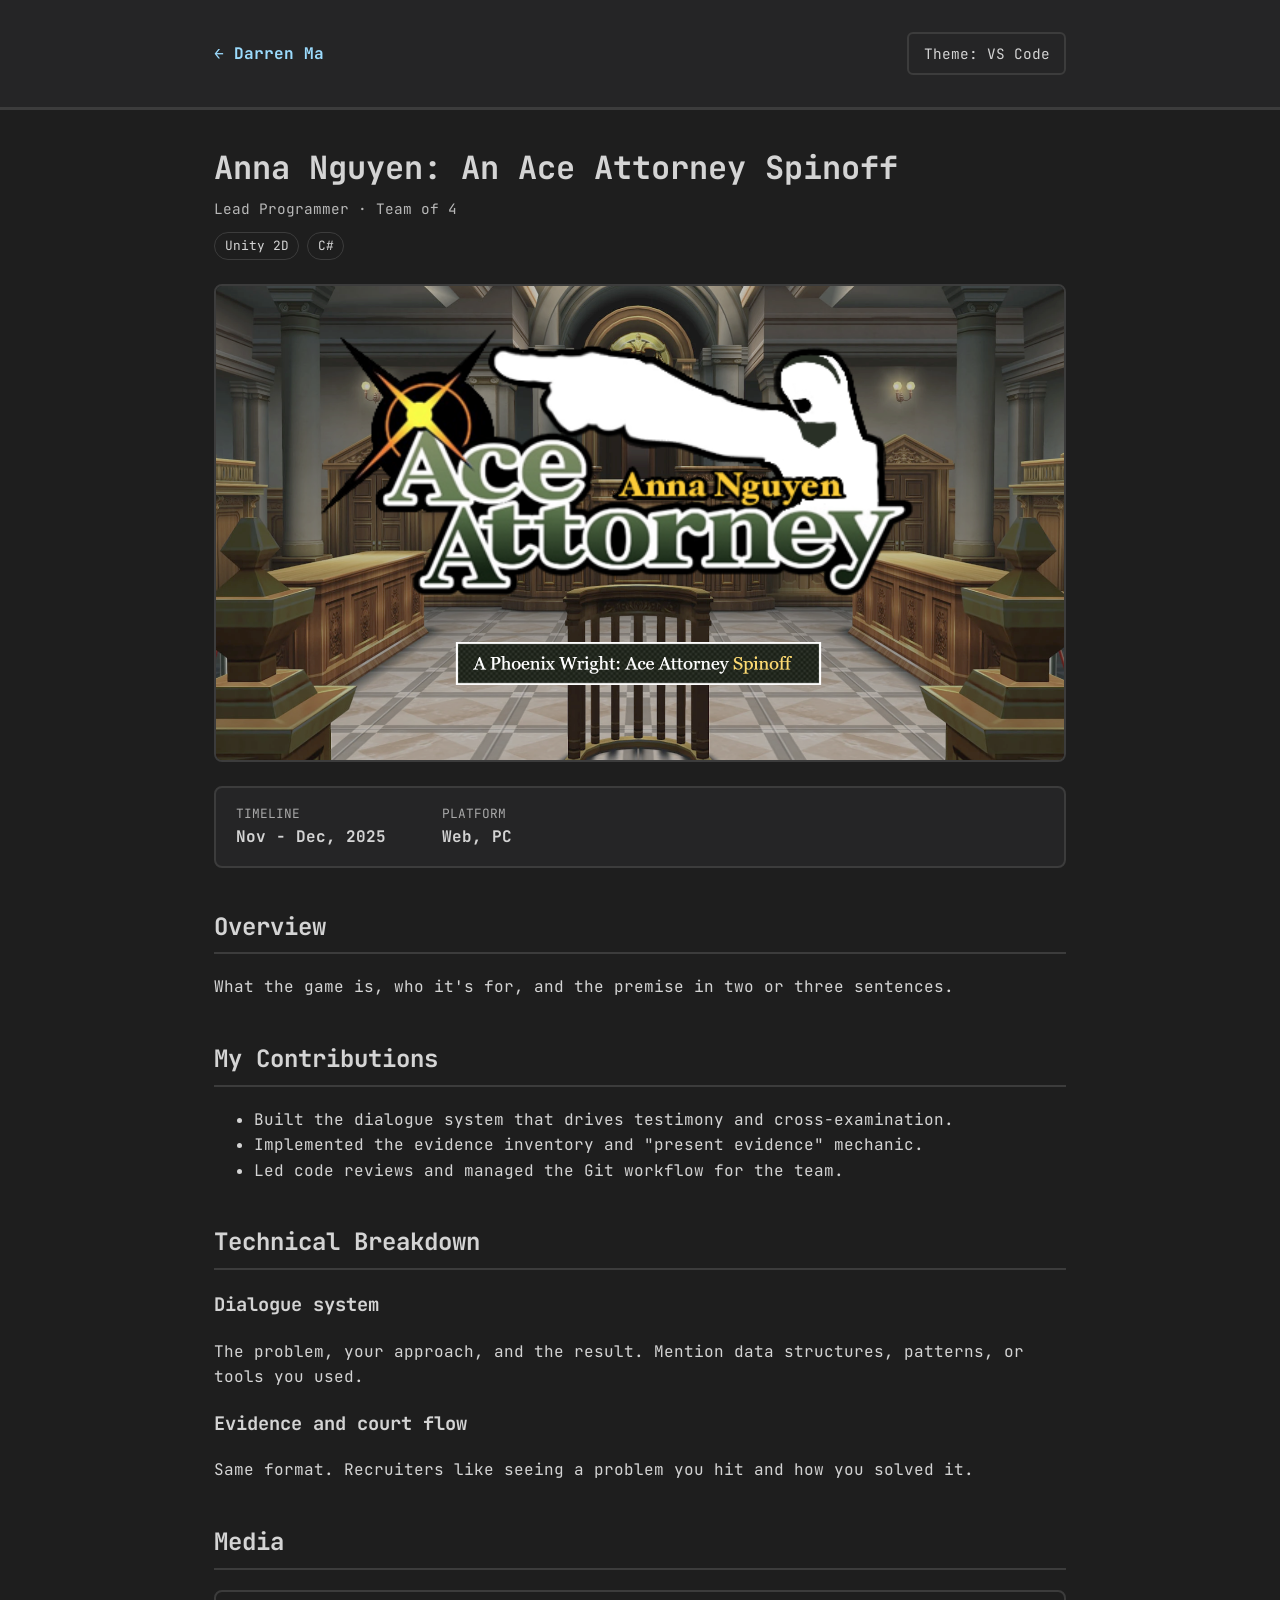
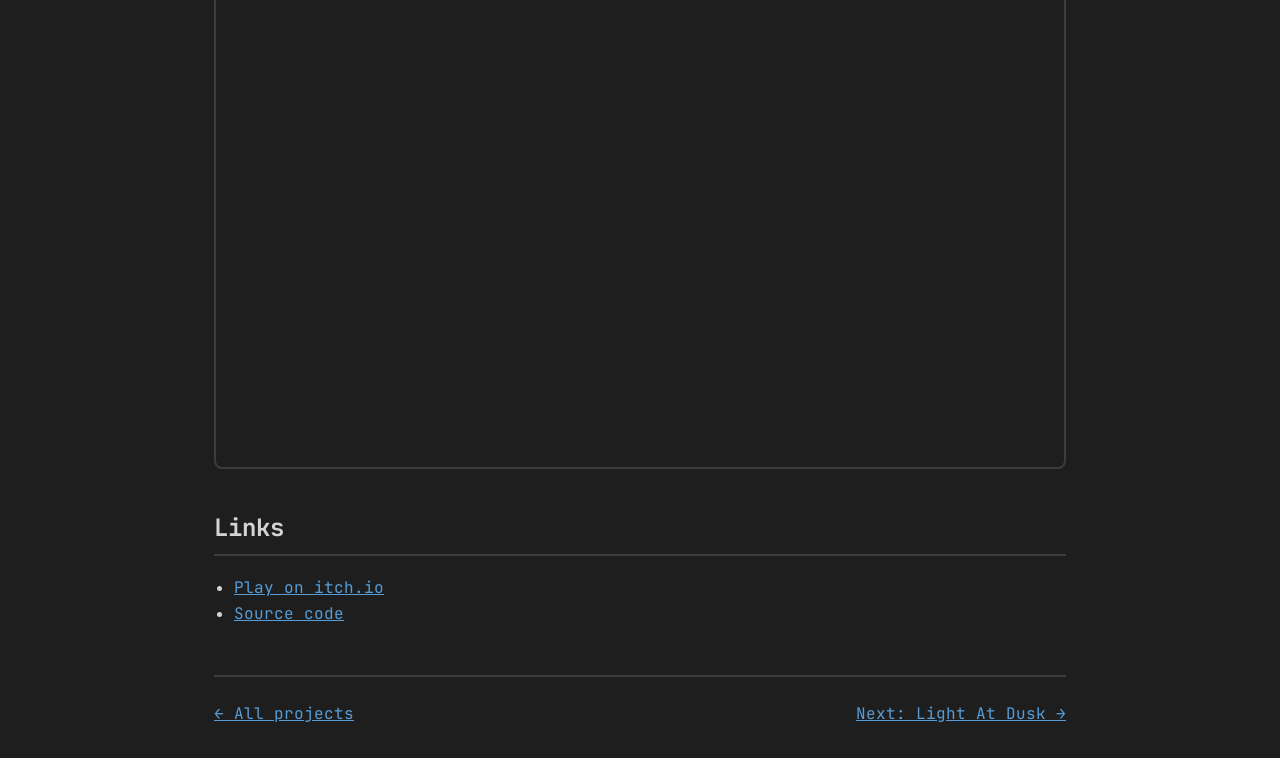
==== projects/anna-nguyen.html @ f2fd5d22 "Initial Page for Anna Nguyen" ====
<!DOCTYPE html>
<html lang="en">
<head>
	<meta charset="UTF-8">
	<meta name="viewport" content="width=device-width, initial-scale=1">
	<title>Anna Nguyen: An Ace Attorney Spinoff | Darren Ma</title>
	<meta name="description" content="Lead programmer on a fan-made Ace Attorney spinoff built in Unity 2D.">

	<!-- Same Google Fonts links as index.html -->
	<link rel="preconnect" href="https://fonts.googleapis.com">
	<link rel="preconnect" href="https://fonts.gstatic.com" crossorigin>
	<link href="https://fonts.googleapis.com/css2?family=JetBrains+Mono:wght@400;700&display=swap" rel="stylesheet">

	<link rel="stylesheet" href="../css/style.css">
	<script>
		try {
		var saved = localStorage.getItem("theme");
		if (saved) document.documentElement.setAttribute("data-theme", saved);
		} catch (e) {}
	</script>
</head>

<body>
	<header class="site-header">
		<div class="header-inner">
		<a href="../index.html" class="back-home">← Darren Ma</a>
		<button class="theme-toggle" id="theme-toggle" type="button">Theme</button>
		</div>
	</header>

	<main class="project-page">

		<!-- Title block -->
		<h1>Anna Nguyen: An Ace Attorney Spinoff</h1>
		<p class="project-role">Lead Programmer · Team of 4</p>
		<ul class="project-tags">
			<li>Unity 2D</li>
			<li>C#</li>
		</ul>

		<!-- Hero image -->
		<img class="project-hero" src="../images/Project_Banner_AceAttorneyClone.png"
			alt="Gameplay screenshot of the Ace Attorney spinoff"
			width="1280" height="720">

		<!-- Quick facts -->
		<dl class="project-facts">
			<div>
				<dt>Timeline</dt>
				<dd>Nov - Dec, 2025</dd>
			</div>
			<div>
				<dt>Platform</dt>
				<dd>Web, PC</dd>
			</div>
		</dl>

		<section>
		<h2>Overview</h2>
		<p>What the game is, who it's for, and the premise in two or three sentences.</p>
		</section>

		<section>
		<h2>My Contributions</h2>
		<ul>
			<li>Built the dialogue system that drives testimony and cross-examination.</li>
			<li>Implemented the evidence inventory and "present evidence" mechanic.</li>
			<li>Led code reviews and managed the Git workflow for the team.</li>
		</ul>
		</section>

		<section>
		<h2>Technical Breakdown</h2>
		<h3>Dialogue system</h3>
		<p>The problem, your approach, and the result. Mention data structures, patterns, or tools you used.</p>

		<h3>Evidence and court flow</h3>
		<p>Same format. Recruiters like seeing a problem you hit and how you solved it.</p>
		</section>

		<section>
		<h2>Media</h2>
		<div class="video-embed">
			<iframe src="https://www.youtube.com/embed/VIDEO_ID"
					title="Gameplay trailer for the Ace Attorney spinoff"
					loading="lazy" allowfullscreen></iframe>
		</div>
		</section>

		<section>
		<h2>Links</h2>
		<ul class="project-links">
			<li><a href="https://darrenma16.itch.io/" target="_blank" rel="noopener">Play on itch.io</a></li>
			<li><a href="https://github.com/darrenma16/REPO-NAME" target="_blank" rel="noopener">Source code</a></li>
		</ul>
		</section>

		<!-- Navigation between projects -->
		<nav class="project-nav" aria-label="Project navigation">
		<a href="../index.html#projects">← All projects</a>
		<a href="light-at-dusk.html">Next: Light At Dusk →</a>
		</nav>

	</main>

	<script src="../js/theme.js"></script>
</body>

</html>
---- css/style.css ----
/* Default Colour Theme */
:root {
  --bg: #1e1e1e;
  --surface: #252526;
  --text: #d4d4d4;
  --accent: #569cd6;
  --accent-text: #9cdcfe;
  --accent-hover: #9cdcfe;
  --border: #3c3c3c;

  --font-mono: "JetBrains Mono", Consolas, Menlo, monospace;
}

/* Terminal Colour Theme */
:root[data-theme="terminal"] {
  --bg: #0c0c0c;
  --surface: #141414;
  --text: #d0ffd0;
  --accent: #33ff33;
  --accent-text: #33ff33;
  --accent-hover: #b6ffb6;
  --border: #1f7a1f;
  --font: "JetBrains Mono", Consolas, Menlo, monospace;
}

/* VS Code Colour Theme */
:root[data-theme="vscode"] {
  --bg: #1e1e1e;
  --surface: #252526;
  --text: #d4d4d4;
  --accent: #569cd6;
  --accent-text: #9cdcfe;
  --accent-hover: #9cdcfe;
  --border: #3c3c3c;
  --font: "JetBrains Mono", Consolas, Menlo, monospace;
}

* { box-sizing: border-box; }

body {
  margin: 0;
  background: var(--bg);
  color: var(--text);
  font-family: var(--font-mono);
  line-height: 1.6;

  transition: background-color 0.03s ease, color 0.3s ease;
  
  /*  */
  cursor: default;
}

.site-header {
  background: var(--surface);
  border-bottom: 3px solid var(--border);
  position: relative;
}

.header-text{
  flex: 1 1 16rem;
}

.header-inner,
main {
  max-width: 900px;
  margin: 0 auto;
  padding: 2rem 1.5rem;
}

.header-inner {
  display: flex;
  flex-wrap: wrap;
  align-items: center;
  gap: 1.5rem;
}

.social-links {
  display: flex;
  flex-wrap: wrap;
  align-items: center;
  gap: 1.25rem;
  list-style: none;
  padding: 0;
  margin: 0.75rem 0 0;
}

.social-links a {
  display: block;
  color: var(--accent);
  transition: color 0.3s ease, transform 0.2s ease;
}

.social-links a:hover,
.social-links a:focus-visible {
  color: var(--accent-hover);
  transform: translateY(-2px);
}

.social-links svg {
  width: 32px;
  height: 32px;
  display: block;
}

.social-links .icon-linkedin {
  width: 40px;
  height: 40px;
}

.logo svg { width: 120px; height: auto; display: block; }
.logo-fill { fill: var(--accent); transition: fill 0.3s ease; }
.logo:hover .logo-fill,
.logo:focus-visible .logo-fill { fill: var(--accent-hover); }

h1, h2, .tagline {
  font-family: var(--font-mono);
}

h1 { 
  margin: 0; 
  font-size: 2rem; 
}

h2 {
  margin-top: 2.5rem;
  padding-bottom: 0.4rem;
  border-bottom: 2px solid var(--border);
}
.tagline { margin: 0; font-size: 1.1rem; color: var(--accent); }

a { color: var(--accent); }
a:hover,
a:focus-visible { color: var(--accent-hover); }

/* Theme Buttons */
.theme-toggle {
  margin-left: auto;
  align-self: flex-end;
  padding: 0.5rem 0.9rem;
  font: inherit;
  font-size: 0.9rem;
  color: var(--text);
  background: transparent;
  border: 2px solid var(--border);
  border-radius: 6px;
  cursor: pointer;
  transition: border-color 0.3s ease, color 0.3s ease;
}

.theme-toggle:hover,
.theme-toggle:focus-visible {
  color: var(--accent-hover);
  border-color: var(--accent-hover);
}

/* Projects Grid and Cards */
.projects-grid {
  display: grid;
  gap: 1.5rem;
  list-style: none;
  padding: 0;
  margin: 1.5rem 0 0;
}

.project-card {
  /* anchors the stretched link */
  position: relative;
  height: 100%;
  background: var(--surface);
  border: 2px solid var(--border);
  border-radius: 8px;
  overflow: hidden;
  transition: transform 0.2s ease, border-color 0.3s ease;
}

.project-card:hover,
.project-card:focus-within {
  transform: translateY(-4px);
  border-color: var(--accent-hover);
}

.project-card img {
  display: block;
  width: 100%;
  height: auto;
  aspect-ratio: 16 / 9;
  object-fit: cover;
}

.project-body { padding: 1rem 1.25rem 1.25rem; }

.project-body h3 { margin: 0 0 0.25rem; }

.project-body h3 a {
  color: var(--accent-text);
  text-decoration: none;
}

/* makes the whole card clickable */
.project-body h3 a::after {
  content: "";
  position: absolute;
  inset: 0;
}

.project-card:focus-within { outline: 2px solid var(--accent-hover); outline-offset: 2px; }

.project-role { margin: 0 0 0.75rem; font-size: 0.9rem; opacity: 0.85; }

.project-tags {
  display: flex;
  flex-wrap: wrap;
  gap: 0.5rem;
  list-style: none;
  padding: 0;
  margin: 0.75rem 0 0;
}

.project-tags li {
  font-size: 0.8rem;
  padding: 0.15rem 0.6rem;
  border: 1px solid var(--border);
  border-radius: 999px;
}

.project-desc {
  font-size: 0.8rem;
}

/* Mobile default */
.header-inner {
  display: flex;
  flex-wrap: wrap;
  gap: 1.5rem;
}

.logo svg { 
  width: 90px; 
}

.theme-toggle {
  /* make buttons full-width on phones, easy to tap */
  width: 100%;
  margin-left: 0;
}

/* Projects HTML Files */
.back-home {
  color: var(--accent-text);
  text-decoration: none;
  font-weight: 700;
}

.project-page h1 { margin-bottom: 0.25rem; }

.project-hero {
  display: block;
  width: 100%;
  height: auto;
  margin: 1.5rem 0;
  border: 2px solid var(--border);
  border-radius: 8px;
}

.project-facts {
  display: grid;
  grid-template-columns: repeat(2, 1fr);
  gap: 1rem;
  margin: 0 0 1rem;
  padding: 1rem 1.25rem;
  background: var(--surface);
  border: 2px solid var(--border);
  border-radius: 8px;
}

.project-facts dt { font-size: 0.8rem; opacity: 0.75; text-transform: uppercase; }
.project-facts dd { margin: 0; font-weight: 700; }

.video-embed {
  position: relative;
  aspect-ratio: 16 / 9;
  border: 2px solid var(--border);
  border-radius: 8px;
  overflow: hidden;
}

.video-embed iframe {
  position: absolute;
  inset: 0;
  width: 100%;
  height: 100%;
  border: 0;
}

.project-links { padding-left: 1.25rem; }

.project-nav {
  display: flex;
  flex-wrap: wrap;
  justify-content: space-between;
  gap: 1rem;
  margin-top: 3rem;
  padding-top: 1.5rem;
  border-top: 2px solid var(--border);
}

/* Tablet and Larger */
@media (min-width: 768px) {
  .logo svg { 
    width: 120px; 
  }

  .theme-toggle {
    width: auto;
    margin-left: auto;
    align-self: flex-end;
  }

  .projects-grid { 
    grid-template-columns: repeat(2, 1fr); 
  }

  .project-facts { 
    grid-template-columns: repeat(4, 1fr); 
  }
}
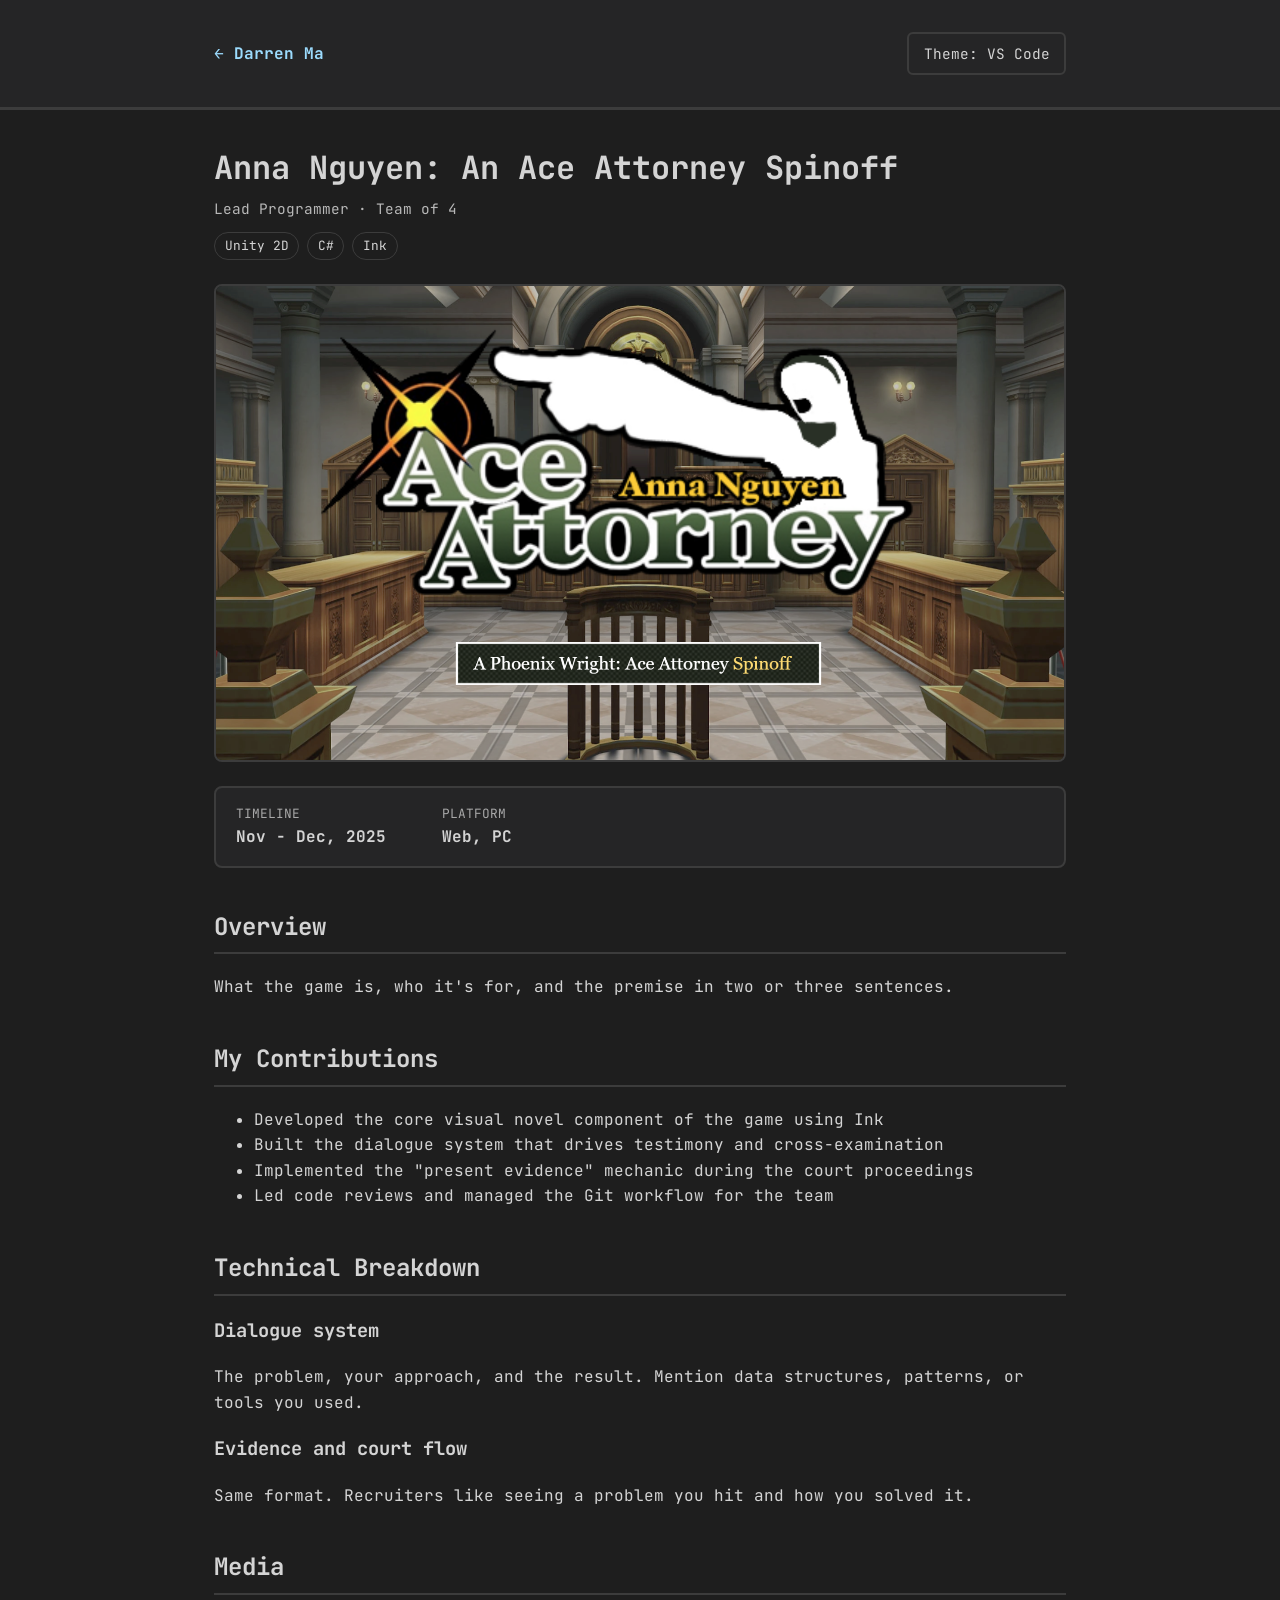
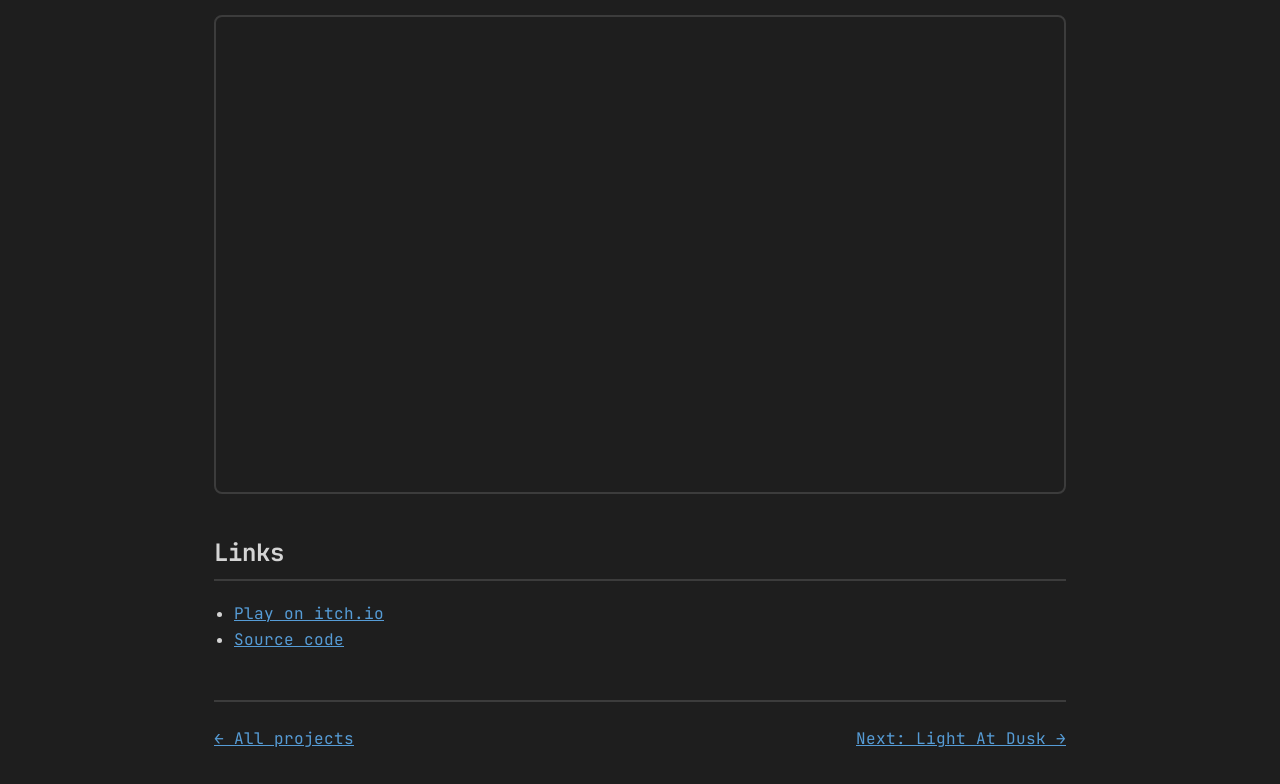
==== commit c39c98a7: "Worked on Anna nguyen Page" ====
--- a/projects/anna-nguyen.html
+++ b/projects/anna-nguyen.html
@@ -36,6 +36,7 @@
 		<ul class="project-tags">
 			<li>Unity 2D</li>
 			<li>C#</li>
+			<li>Ink</li>
 		</ul>
 
 		<!-- Hero image -->
@@ -56,43 +57,46 @@
 		</dl>
 
 		<section>
-		<h2>Overview</h2>
-		<p>What the game is, who it's for, and the premise in two or three sentences.</p>
+			<h2>Overview</h2>
+			<p>
+				What the game is, who it's for, and the premise in two or three sentences.
+			</p>
 		</section>
 
 		<section>
-		<h2>My Contributions</h2>
-		<ul>
-			<li>Built the dialogue system that drives testimony and cross-examination.</li>
-			<li>Implemented the evidence inventory and "present evidence" mechanic.</li>
-			<li>Led code reviews and managed the Git workflow for the team.</li>
-		</ul>
+			<h2>My Contributions</h2>
+			<ul>
+				<li>Developed the core visual novel component of the game using Ink</li>
+				<li>Built the dialogue system that drives testimony and cross-examination</li>
+				<li>Implemented the "present evidence" mechanic during the court proceedings</li>
+				<li>Led code reviews and managed the Git workflow for the team</li>
+			</ul>
 		</section>
 
 		<section>
-		<h2>Technical Breakdown</h2>
-		<h3>Dialogue system</h3>
-		<p>The problem, your approach, and the result. Mention data structures, patterns, or tools you used.</p>
+			<h2>Technical Breakdown</h2>
+			<h3>Dialogue system</h3>
+			<p>The problem, your approach, and the result. Mention data structures, patterns, or tools you used.</p>
 
-		<h3>Evidence and court flow</h3>
-		<p>Same format. Recruiters like seeing a problem you hit and how you solved it.</p>
+			<h3>Evidence and court flow</h3>
+			<p>Same format. Recruiters like seeing a problem you hit and how you solved it.</p>
 		</section>
 
 		<section>
-		<h2>Media</h2>
-		<div class="video-embed">
-			<iframe src="https://www.youtube.com/embed/VIDEO_ID"
-					title="Gameplay trailer for the Ace Attorney spinoff"
-					loading="lazy" allowfullscreen></iframe>
-		</div>
-		</section>
+			<h2>Media</h2>
+			<div class="video-embed">
+				<iframe src="https://www.youtube.com/embed/VIDEO_ID"
+						title="Gameplay trailer for the Ace Attorney spinoff"
+						loading="lazy" allowfullscreen></iframe>
+			</div>
+			</section>
 
-		<section>
-		<h2>Links</h2>
-		<ul class="project-links">
-			<li><a href="https://darrenma16.itch.io/" target="_blank" rel="noopener">Play on itch.io</a></li>
-			<li><a href="https://github.com/darrenma16/REPO-NAME" target="_blank" rel="noopener">Source code</a></li>
-		</ul>
+			<section>
+			<h2>Links</h2>
+			<ul class="project-links">
+				<li><a href="https://darrenma16.itch.io/" target="_blank" rel="noopener">Play on itch.io</a></li>
+				<li><a href="https://github.com/darrenma16/REPO-NAME" target="_blank" rel="noopener">Source code</a></li>
+			</ul>
 		</section>
 
 		<!-- Navigation between projects -->
